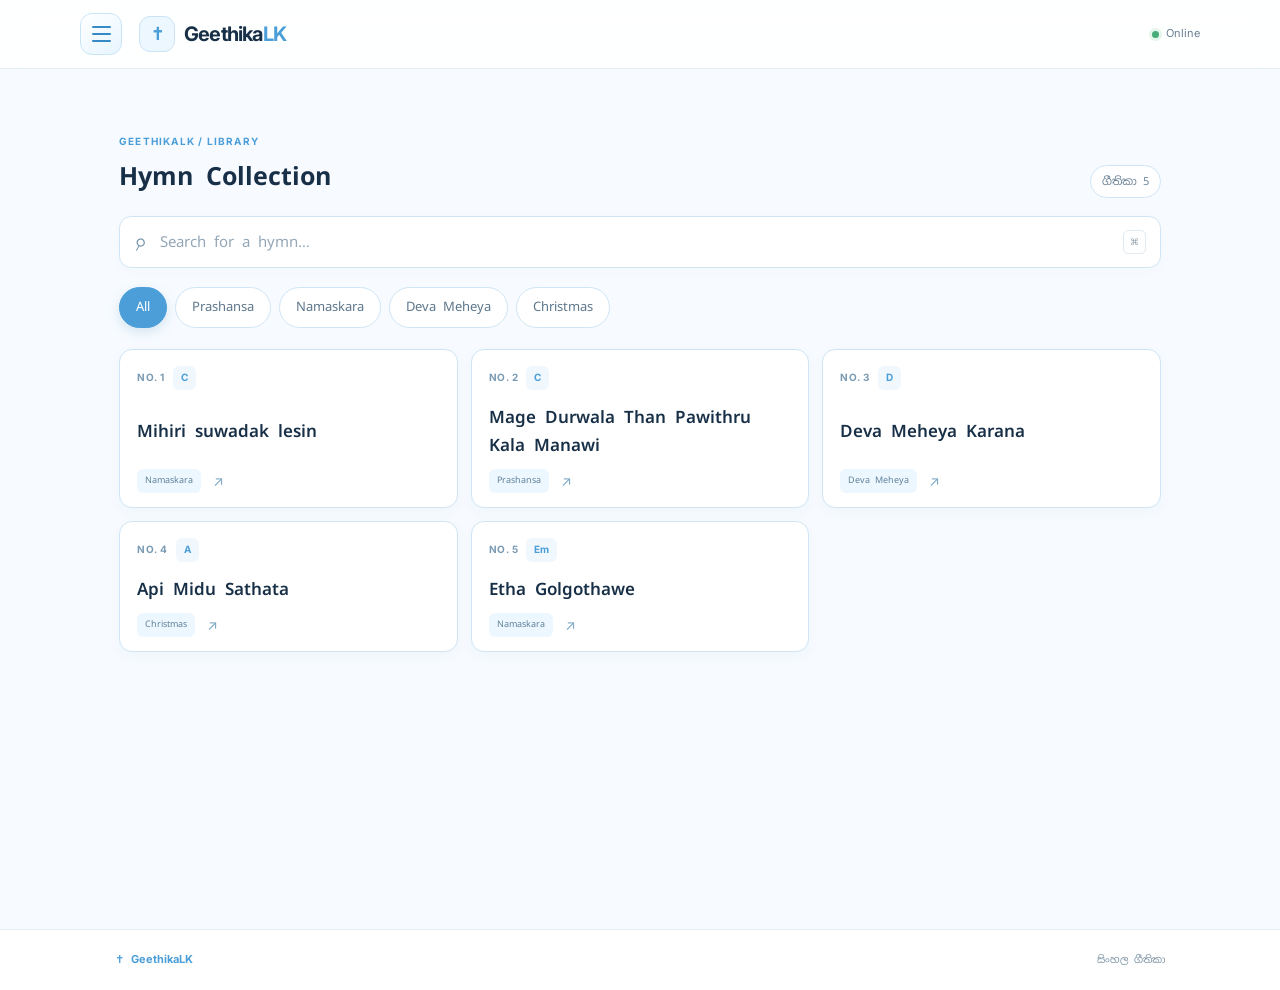
==== index.html @ c2ed0027 "Correct lyrics content div structure Fixed the structure of the lyrics content div in index.html." ====
<!doctype html>
<html lang="si">
<head>
  <meta charset="utf-8">
  <meta name="viewport" content="width=device-width, initial-scale=1">
  <meta name="theme-color" content="#b9e2ff">
  <meta name="description" content="GeethikaLK — සිංහල ගීතිකා, Chords, ප්‍රියතම ගීතිකා සහ Offline පහසුකම්.">
  <title>GeethikaLK — සිංහල ගීතිකා</title>

  <link rel="icon" href="./icon.svg" type="image/svg+xml">
  <link rel="manifest" href="./manifest.json">

  <link rel="preconnect" href="https://fonts.googleapis.com">
  <link rel="preconnect" href="https://fonts.gstatic.com" crossorigin>
  <link href="https://fonts.googleapis.com/css2?family=Noto+Sans+Sinhala:wght@400;500;600;700&family=Inter:wght@400;500;600;700&display=swap" rel="stylesheet">

  <link rel="stylesheet" href="./styles.css">
</head>

<body class="app-page">

  <!-- HEADER -->
  <header class="site-header">
    <div class="header-inner">

      <button
        class="menu-toggle"
        id="menu-toggle"
        type="button"
        aria-label="Open navigation menu"
        aria-controls="app-sidebar"
        aria-expanded="false"
      >
        <span></span>
        <span></span>
        <span></span>
      </button>

      <a class="brand" href="./" aria-label="GeethikaLK home">
        <span class="brand-cross" aria-hidden="true">✝</span>
        <span>Geethika<span class="brand-lk">LK</span></span>
      </a>

      <div class="header-actions">
        <span class="offline-status" id="offline-status">
          <i></i>
          <span>Online</span>
        </span>

      </div>

    </div>
  </header>

  <!-- SIDEBAR OVERLAY -->
  <div
    class="sidebar-overlay"
    id="sidebar-overlay"
    hidden
  ></div>

  <!-- SIDEBAR -->
  <aside
    class="app-sidebar"
    id="app-sidebar"
    aria-label="Main navigation"
    aria-hidden="true"
    inert
  >

    <div class="sidebar-header">

      <a class="sidebar-brand" href="./">
        <span class="sidebar-brand-icon" aria-hidden="true">✝</span>

        <span>
          <strong>GeethikaLK</strong>
          <small>සිංහල ගීතිකා</small>
        </span>
      </a>

      <button
        class="sidebar-close"
        id="sidebar-close"
        type="button"
        aria-label="Close navigation menu"
      >
        ✕
      </button>

    </div>

 
      <p class="sidebar-label">LIBRARY</p>

      <button
        class="sidebar-item active"
        type="button"
        data-menu-action="all-hymns"
      >
        <span class="sidebar-item-icon" aria-hidden="true">⌂</span>
        <span>All Hymns</span>
        <span class="sidebar-item-arrow" aria-hidden="true">›</span>
      </button>

      <button
        class="sidebar-item"
        type="button"
        data-menu-action="favourites"
      >
        <span class="sidebar-item-icon" aria-hidden="true">♡</span>
        <span>My Favourite Hymns</span>
        <span class="sidebar-item-arrow" aria-hidden="true">›</span>
      </button>

      <p class="sidebar-label">PERSONALIZE</p>

      <button
        class="sidebar-item"
        type="button"
        data-menu-action="settings"
      >
        <span class="sidebar-item-icon" aria-hidden="true">⚙</span>
        <span>Settings</span>
        <span class="sidebar-item-arrow" aria-hidden="true">›</span>
      </button>

      <button
        class="sidebar-item"
        type="button"
        data-menu-action="about"
      >
        <span class="sidebar-item-icon" aria-hidden="true">ⓘ</span>
        <span>About Us</span>
        <span class="sidebar-item-arrow" aria-hidden="true">›</span>
      </button>

      <p class="sidebar-label">GET IN TOUCH</p>

      <a
        class="sidebar-item"
        href="mailto:emalkumarasiri2006@gmail.com"
      >
        <span class="sidebar-item-icon" aria-hidden="true">✉</span>
        <span>Email Us</span>
        <span class="sidebar-item-arrow" aria-hidden="true">↗</span>
      </a>

      <a
        class="sidebar-item"
        href="https://wa.me/94781017643"
        target="_blank"
        rel="noopener noreferrer"
      >
        <span class="sidebar-item-icon" aria-hidden="true">☏</span>
        <span>Contact Us</span>
        <span class="sidebar-item-arrow" aria-hidden="true">↗</span>
      </a>

    </nav>

    <div class="sidebar-footer">
      <span class="sidebar-footer-cross" aria-hidden="true">✝</span>
      <p>GeethikaLK</p>
      <small>සිංහල ගීතිකා</small>
      <small class="sidebar-version">Founder & Developer - Emal Kumarasiri</small>
    </div>

  </aside>

  <!-- SETTINGS DIALOG -->
  <dialog class="app-dialog" id="settings-dialog">

    <div class="dialog-header">
      <div>
        <span class="dialog-eyebrow">PERSONALIZE</span>
        <h2 id="settings-title">⚙️ Settings</h2>
      </div>

      <button
        class="dialog-close"
        type="button"
        data-close-dialog
        aria-label="Close settings"
      >✕</button>
    </div>

    <div class="dialog-content">

      <div class="settings-option">
        <div class="settings-option-text">
          <strong>Dark Mode</strong>
          
        </div>

        <label class="switch-control">
          <input type="checkbox" id="dark-mode-toggle">
          <span class="switch-slider"></span>
        </label>
      </div>

      <div class="settings-option">
        <div class="settings-option-text">
          <strong>Lyrics Font Size</strong>
          
        </div>

        <div class="font-size-controls">
          <button
            type="button"
            id="settings-font-down"
            aria-label="Decrease lyrics font size"
          >A−</button>

          <button
            type="button"
            id="settings-font-up"
            aria-label="Increase lyrics font size"
          >A+</button>
        </div>
      </div>

    </div>

    <div class="dialog-actions">
      <button class="dialog-primary" type="button" data-close-dialog>
        Done
      </button>
    </div>

  </dialog>

  <!-- ABOUT DIALOG -->
  <dialog class="app-dialog about-dialog" id="about-dialog">

    <div class="dialog-header">
      <div>
        <span class="dialog-eyebrow">ABOUT THE APP</span>
        <h2 id="about-title">About GeethikaLK</h2>
      </div>

      <button
        class="dialog-close"
        type="button"
        data-close-dialog
        aria-label="Close about"
      >✕</button>
    </div>

    <div class="about-content">

      <div class="about-app-icon" aria-hidden="true">✝</div>

      <h3>GeethikaLK</h3>
      <p class="about-description">
        GeethikaLK is a simple, fast and offline-ready app for Sri Lankan Christian Geethika. Search by number or title, view chords above lyrics, and instantly transpose keys to match your worship team. Built for worship, not for ads.
      </p>

      <div class="about-divider"></div>

      <div class="about-detail">
        <span>Developer</span>
        <strong>Emal kumarasiri</strong>
      </div>

      <div class="about-detail">
        <span>Email</span>
        <a href="mailto:emalkumarasiri2006@gmail.com">
          emalkumarasiri2006@gmail.com
        </a>
      </div>

      <div class="about-detail">
        <span>App</span>
        <strong>©GeethikaLK</strong>
      </div>

    </div>

    <div class="dialog-actions">
      <button class="dialog-primary" type="button" data-close-dialog>
        Close
      </button>
    </div>

  </dialog>

  <!-- MAIN CONTENT -->
  <main class="app-shell">

    <!-- HOME VIEW -->
    <section
      class="home-view"
      id="home-view"
      aria-labelledby="home-title"
    >

      <div class="catalog-section">

        <div class="catalog-top">
          <div>
            <p class="section-kicker">GEETHIKALK / LIBRARY</p>
            <h2 id="catalog-title">Hymn Collection</h2>
          </div>

          <span class="song-count" id="song-count">0 Hymns</span>
        </div>

        <label class="search-wrap" for="song-search">
          <span class="search-icon" aria-hidden="true">⌕</span>

          <input
            id="song-search"
            type="search"
            placeholder="Search for a hymn…"
            autocomplete="off"
          >

          <kbd>⌘</kbd>
        </label>

        <div
          class="category-bar"
          id="category-bar"
          role="group"
          aria-label="Hymn Category"
        ></div>

        <div
          class="song-grid"
          id="song-grid"
          aria-live="polite"
        ></div>

        <div class="empty-state" id="empty-state" hidden>
          <span aria-hidden="true">✝</span>
          <h3>No Hymns Found</h3>
          <p>Try searching again with a different word or category.</p>
        </div>

      </div>

    </section>

    <!-- INDIVIDUAL SONG VIEW -->
    <section
      class="song-view"
      id="song-view"
      aria-labelledby="song-title"
      hidden
    >

      <button class="back-button" id="back-button" type="button">
        <span aria-hidden="true">←</span>
        Hymn Collection
      </button>

      <div class="song-heading">

        <div>
          <div class="song-meta-line">
            <span class="song-number" id="view-number"></span>
            <span class="meta-separator">/</span>
            <span class="song-category" id="view-category"></span>
          </div>

          <h1 id="song-title"></h1>
          <p class="original-key" id="original-key"></p>
        </div>

        <span class="song-cross" aria-hidden="true">✝</span>

      </div>

      <div class="song-toolbar" role="toolbar" aria-label="Hymn Controls">

        <div class="tool-group transpose-group">
          <span class="tool-caption">Key</span>

          <button
            class="tool-button"
            id="transpose-down"
            type="button"
            aria-label="Key අඩු කරන්න"
          >−</button>

          <span class="current-key" id="current-key">Key: G</span>

          <button
            class="tool-button"
            id="transpose-up"
            type="button"
            aria-label="Key වැඩි කරන්න"
          >+</button>
        </div>

        <div class="tool-group font-group">
          <span class="tool-caption">Font Size</span>

          <button
            class="tool-button"
            id="font-down"
            type="button"
            aria-label="Font Size කුඩා කරන්න"
          >A−</button>

          <button
            class="tool-button"
            id="font-up"
            type="button"
            aria-label="Font Size විශාල කරන්න"
          >A+</button>
        </div>

        <button
          class="tool-button scroll-button"
          id="autoscroll-button"
          type="button"
          aria-pressed="false"
        >
          <span aria-hidden="true">▶</span>
          <span>AutoScroll</span>
        </button>

        <button
          class="tool-button favourite-button"
          id="favourite-button"
          type="button"
          aria-pressed="false"
          aria-label="Mark as Favourite"
        >
          <span aria-hidden="true">☆</span>
          <span class="favourite-label">Favourite</span>
        </button>

      </div>


      <article class="lyrics-card">

        <div class="lyrics-topline">
          <span>Lyrics and Chords</span>
          <span class="lyrics-hint">Chords are shown in blue</span>
        </div>

        <div
          class="lyrics-content"
          id="lyrics-content"
          aria-live="polite"
        ></div>

      </article>

      <div class="song-bottom-note">
        <span class="note-cross" aria-hidden="true">✝</span>
        <span>Let Us Worship Through Music</span>
        <span class="note-rule"></span>
      </div>

    </section>

  </main>

  <!-- FOOTER -->
  <footer class="site-footer">

    <div class="footer-inner">

      <span class="footer-mark">
        <span aria-hidden="true">✝</span>
        GeethikaLK
      </span>

      <span>සිංහල ගීතිකා</span>

     

    </div>

  </footer>

  <script src="./app.js" defer></script>

</body>
</html>
---- styles.css ----
@import url('https://fonts.googleapis.com/css2?family=Noto+Sans+Sinhala:wght@400;500;600;700&family=Inter:wght@400;500;600;700&display=swap');

:root {
color-scheme: light;
--ink: #183047;
--muted: #687f93;
--blue: #78bdf0;
--blue-deep: #4b9ed8;
--blue-soft: #dff1ff;
--blue-pale: #edf7ff;
--line: #cfe5f5;
--white: #fff;
--orange: #e98535;
--green: #2b8a69;
--shadow: 0 14px 40px rgba(43, 91, 128, .08);
--sans: 'Inter', 'Noto Sans Sinhala', system-ui, sans-serif;
--si: 'Noto Sans Sinhala', 'Iskoola Pota', 'Nirmala UI', sans-serif;
}

{ box-sizing: border-box; }
[hidden] { display: none !important; }
html { scroll-behavior: smooth; }
body { margin: 0; color: var(--ink); background: #f7fbff; font-family: var(--si); font-size: 16px; line-height: 1.75; -webkit-font-smoothing: antialiased; }
button, input, select, textarea { font: inherit; }
button, a { -webkit-tap-highlight-color: transparent; }
a { color: inherit; text-decoration: none; }
button { color: inherit; }
::selection { background: #c7e6fb; color: #17344d; }
.skip-link { position: fixed; z-index: 100; top: -60px; left: 12px; padding: 9px 14px; border-radius: 8px; background: var(--blue-deep); color: white; }
.skip-link:focus { top: 12px; }
.site-header { position: sticky; z-index: 20; top: 0; border-bottom: 1px solid rgba(219,232,242,.8); background: rgba(255,255,255,.88); backdrop-filter: blur(15px); }
.header-inner { width: min(1120px,calc(100% - 40px)); min-height: 68px; margin: auto; display: flex; align-items: center; justify-content: space-between; }
.brand { display: inline-flex; align-items: center; gap: 9px; color: var(--ink); font-family: var(--sans); font-size: 20px; font-weight: 700; letter-spacing: -.04em; }
.brand-cross { display: grid; width: 34px; height: 34px; place-items: center; border: 1px solid #cae3f4; border-radius: 11px; background: var(--blue-pale); color: var(--blue-deep); font-family: var(--si); font-size: 18px; }
.brand-lk { color: var(--blue-deep); }
.header-actions { display: flex; align-items: center; gap: 20px; }
.offline-status { display: inline-flex; align-items: center; gap: 7px; color: var(--muted); font-family: var(--sans); font-size: 11px; }
.offline-status i { width: 7px; height: 7px; border-radius: 50%; background: #47aa7a; box-shadow: 0 0 0 3px #e4f5eb; }
.offline-status.is-offline i { background: #dc944a; box-shadow: 0 0 0 3px #fff0dd; }
.admin-link { padding: 8px 12px; border: 1px solid var(--line); border-radius: 9px; color: var(--blue-deep); font-size: 12px; font-weight: 600; }
.admin-link span { margin-left: 5px; font-family: var(--sans); }
.admin-link:hover { border-color: #a8d2ef; background: var(--blue-pale); }
.app-shell { width: min(1050px,calc(100% - 40px)); min-height: calc(100vh - 140px); margin: 30px auto 70px; }
.hero-banner { position: relative; display: flex; min-height: 205px; align-items: center; justify-content: space-between; overflow: hidden; padding: 32px 46px; border: 1px solid #d7eaf8; border-radius: 22px; background: linear-gradient(110deg,#eaf6ff 0%,#f4faff 55%,#e4f2fb 100%); box-shadow: 0 8px 28px rgba(64,124,166,.06); }
.hero-copy { position: relative; z-index: 2; }
.eyebrow,.section-kicker { margin: 0; color: var(--blue-deep); font-family: var(--sans); font-size: 10px; font-weight: 700; letter-spacing: .12em; }
.eyebrow { display: flex; align-items: center; gap: 8px; font-family: var(--si); font-size: 11px; letter-spacing: 0; }
.eyebrow-cross { font-size: 18px; }
.hero-banner h1 { margin: 12px 0 4px; font-size: clamp(28px,4.3vw,38px); font-weight: 700; letter-spacing: -.04em; line-height: 1.45; }
.hero-dot { color: var(--blue-deep); }
.hero-subtitle { margin: 4px 0 0; color: var(--muted); font-size: 15px; }
.hero-emblem { position: relative; display: grid; width: 160px; height: 160px; flex: 0 0 auto; place-items: center; margin-right: 52px; border-radius: 50%; background: rgba(255,255,255,.45); }
.emblem-ring { position: absolute; inset: 12px; border: 1px solid rgba(73,145,193,.2); border-radius: 50%; }
.ring-two { inset: 25px; border-style: dashed; border-color: rgba(73,145,193,.23); }
.emblem-cross { color: var(--blue-deep); font-size: 60px; line-height: 1; text-shadow: 0 5px 18px rgba(57,126,174,.16); }
.emblem-rays { position: absolute; right: 13px; bottom: 19px; color: #e4a46c; font-size: 24px; }
.catalog-section { padding: 34px 4px 0; }
.catalog-top { display: flex; align-items: end; justify-content: space-between; gap: 15px; margin-bottom: 18px; }
.catalog-top h2 { margin: 4px 0 0; font-size: 25px; font-weight: 700; }
.song-count { padding: 6px 11px; border: 1px solid var(--line); border-radius: 30px; background: white; color: var(--muted); font-size: 11px; }
.search-wrap { display: flex; min-height: 50px; align-items: center; gap: 11px; padding: 0 14px; border: 1px solid var(--line); border-radius: 12px; background: white; box-shadow: 0 3px 12px rgba(43,91,128,.025); }
.search-wrap:focus-within { border-color: #83bde5; box-shadow: 0 0 0 3px rgba(93,165,218,.13); }
.search-icon { color: #7492a8; font-family: var(--sans); font-size: 24px; line-height: 1; transform: rotate(-15deg); }
.search-wrap input { width: 100%; min-width: 0; border: 0; outline: 0; background: transparent; color: var(--ink); font-size: 15px; }
.search-wrap input::placeholder { color: #94a7b7; }
.search-wrap kbd { padding: 3px 6px; border: 1px solid #e1eaf1; border-radius: 5px; color: #91a3b0; font-family: var(--sans); font-size: 9px; white-space: nowrap; }
.category-bar { display: flex; flex-wrap: wrap; gap: 8px; margin: 19px 0 21px; }
.category-button { min-height: 40px; padding: 8px 16px; border: 1px solid var(--line); border-radius: 30px; background: white; color: #5e778c; cursor: pointer; font-size: 13px; transition: color .18s,background .18s,border-color .18s,transform .18s; }
.category-button:hover { transform: translateY(-1px); border-color: #a6cfe9; color: var(--blue-deep); }
.category-button[aria-pressed="true"] { border-color: var(--blue-deep); background: var(--blue-deep); color: white; box-shadow: 0 4px 12px rgba(57,126,174,.18); }
.song-grid { display: grid; grid-template-columns: repeat(3,minmax(0,1fr)); gap: 13px; }
.song-card { position: relative; display: flex; min-height: 128px; flex-direction: column; justify-content: space-between; padding: 16px 17px 14px; border: 1px solid var(--line); border-radius: 13px; background: white; box-shadow: 0 4px 14px rgba(33,82,117,.035); cursor: pointer; text-align: left; transition: transform .2s,border-color .2s,box-shadow .2s; }
.song-card:hover,.song-card:focus-visible { transform: translateY(-3px); border-color: #a8d3ef; box-shadow: var(--shadow); outline: 0; }
.card-top { display: flex; align-items: center; justify-content: space-between; gap: 8px; }
.card-number { color: #7a9bb4; font-family: var(--sans); font-size: 10px; font-weight: 700; letter-spacing: .05em; }
.card-key { padding: 3px 8px; border-radius: 6px; background: #f0f7fd; color: var(--blue-deep); font-family: var(--sans); font-size: 10px; font-weight: 700; }
.card-title { margin: 13px 0 10px; color: var(--ink); font-size: 17px; font-weight: 600; line-height: 1.65; }
.card-bottom { display: flex; align-items: center; justify-content: space-between; gap: 6px; }
.category-tag { display: inline-flex; align-items: center; gap: 5px; padding: 4px 8px; border-radius: 6px; background: var(--blue-pale); color: #60829a; font-size: 9px; }
.card-arrow { color: #7da9c5; font-family: var(--sans); font-size: 14px; }
.card-favourite { color: #e4a34f; font-size: 13px; }
.empty-state { padding: 50px 15px; border: 1px dashed #cbddea; border-radius: 14px; background: white; text-align: center; }
.empty-state > span { color: var(--blue); font-size: 30px; }.empty-state h3 { margin: 8px 0 4px; font-size: 16px; }.empty-state p { margin: 0; color: var(--muted); font-size: 12px; }


.song-view { max-width: 830px; margin: 0 auto; }
.back-button { display: inline-flex; align-items: center; gap: 8px; margin: 8px 0 24px; padding: 6px 0; border: 0; background: none; color: var(--blue-deep); cursor: pointer; font-size: 12px; font-weight: 600; }
.back-button span { font-family: var(--sans); font-size: 17px; }
.song-heading { display: flex; align-items: center; justify-content: space-between; gap: 20px; padding: 25px 27px; border: 1px solid #d8eaf7; border-radius: 16px 16px 0 0; background: linear-gradient(110deg,#eef8ff,#f8fcff); }
.song-meta-line { display: flex; align-items: center; gap: 8px; color: var(--blue-deep); font-size: 10px; font-weight: 600; }.song-number { font-family: var(--sans); font-weight: 700; }.meta-separator { color: #99b7cc; }.song-category { color: #718da1; }
.song-heading h1 { margin: 7px 0 2px; font-size: clamp(25px,4vw,34px); font-weight: 700; line-height: 1.5; }.original-key { margin: 2px 0 0; color: var(--muted); font-family: var(--sans); font-size: 11px; }.song-cross { display: grid; width: 44px; height: 44px; flex: 0 0 auto; place-items: center; border-radius: 13px; background: white; color: var(--blue-deep); box-shadow: 0 3px 12px rgba(40,103,149,.1); font-size: 24px; }
.song-toolbar { display: flex; flex-wrap: wrap; align-items: center; gap: 9px; padding: 13px 17px; border: 1px solid var(--line); border-top: 0; background: white; }
.tool-group { display: flex; align-items: center; gap: 6px; padding-right: 12px; border-right: 1px solid #e7eef4; }.tool-caption { margin-right: 3px; color: #7a91a3; font-size: 10px; }.tool-button { display: inline-flex; min-width: 34px; min-height: 34px; align-items: center; justify-content: center; gap: 6px; padding: 4px 9px; border: 1px solid #dce8f1; border-radius: 8px; background: #fbfdff; color: #44667e; cursor: pointer; font-family: var(--sans); font-size: 11px; font-weight: 600; transition: background .18s,border-color .18s,color .18s; }.tool-button:hover { border-color: #a8d3ef; background: var(--blue-pale); color: var(--blue-deep); }.tool-button:focus-visible,.category-button:focus-visible,.back-button:focus-visible { outline: 3px solid rgba(93,165,218,.32); outline-offset: 2px; }.current-key { min-width: 58px; color: var(--ink); font-family: var(--sans); font-size: 11px; font-weight: 700; text-align: center; }.scroll-button[aria-pressed="true"] { border-color: #b7d7ec; background: var(--blue-soft); color: var(--blue-deep); }.favourite-button { margin-left: auto; }.favourite-button[aria-pressed="true"] { border-color: #f2d7a5; background: #fff8ea; color: #bc7b23; }.favourite-button[aria-pressed="true"] span:first-child { color: #e99e2f; }
.sample-notice { margin-top: 14px; padding: 10px 13px; border: 1px solid #f3e1c1; border-radius: 9px; background: #fffaf0; color: #806639; font-size: 10px; line-height: 1.7; }.sample-notice span { margin-right: 5px; font-family: var(--sans); }
.lyrics-card { min-height: 300px; padding: 22px 27px 28px; border: 1px solid var(--line); border-top: 0; border-radius: 0 0 16px 16px; background: white; box-shadow: 0 9px 28px rgba(43,91,128,.04); }.lyrics-topline { display: flex; align-items: center; justify-content: space-between; gap: 10px; padding-bottom: 14px; border-bottom: 1px solid #edf2f6; color: var(--ink); font-size: 12px; font-weight: 600; }.lyrics-hint { color: #9aaab6; font-size: 9px; font-weight: 400; }.lyrics-content { --lyrics-font-size: 26px; padding-top: 23px; overflow-x: auto; color: #304b61; font-size: var(--lyrics-font-size); line-height: 2.35; }.lyric-line { min-height: 1.7em; white-space: pre-wrap; }.lyric-unit { display: inline-flex; flex-direction: column; justify-content: flex-end; vertical-align: bottom; line-height: 1.3; white-space: pre-wrap; }.chord-label { min-height: 1em; color: var(--orange); font-family: var(--sans); font-size: .52em; font-weight: 700; line-height: 1.4; }.lyric-text { white-space: pre-wrap; }.song-bottom-note { display: flex; align-items: center; gap: 9px; margin-top: 22px; color: #8194a3; font-size: 10px; }.note-cross { color: var(--blue); font-size: 17px; }.note-rule { width: 35px; height: 1px; margin-left: auto; background: #c8dce9; }

.site-footer { border-top: 1px solid #e2edf5; background: white; }.footer-inner { display: flex; width: min(1050px,calc(100% - 40px)); min-height: 60px; align-items: center; justify-content: space-between; gap: 15px; margin: auto; color: #7b91a2; font-size: 10px; }.footer-mark { color: var(--blue-deep); font-family: var(--sans); font-size: 11px; font-weight: 700; }.footer-mark span { margin-right: 4px; }.footer-inner > a { color: #6488a2; }

/* Admin panel */
.admin-page { min-height: 100vh; background: #f4f8fc; }
.admin-shell { width: min(1240px,calc(100% - 40px)); margin: 26px auto 60px; }
.admin-top { display: flex; align-items: center; justify-content: space-between; gap: 20px; margin-bottom: 20px; }.admin-top h1 { margin: 8px 0 2px; font-size: 25px; line-height: 1.45; }.admin-top p { margin: 0; color: var(--muted); font-size: 12px; }.admin-top .admin-link { background: white; }
.login-wrap { display: grid; min-height: calc(100vh - 160px); place-items: center; }.login-card { width: min(440px,100%); padding: 30px; border: 1px solid var(--line); border-radius: 18px; background: white; box-shadow: var(--shadow); }.login-icon { display: grid; width: 50px; height: 50px; place-items: center; border-radius: 14px; background: var(--blue-soft); color: var(--blue-deep); font-size: 28px; }.login-card h1 { margin: 16px 0 5px; font-size: 22px; }.login-card > p { margin: 0 0 22px; color: var(--muted); font-size: 12px; }.login-error { min-height: 22px; margin-top: 8px; color: #ba5148; font-size: 11px; }.security-note { margin-top: 13px; padding: 10px 12px; border-radius: 8px; background: #fff8e9; color: #7c6740; font-size: 10px; line-height: 1.7; }
.field { display: grid; gap: 6px; margin-bottom: 13px; }.field label { color: #4b6578; font-size: 11px; font-weight: 600; }.field input,.field select,.field textarea { width: 100%; border: 1px solid #d9e5ee; border-radius: 8px; outline: none; background: #fff; color: var(--ink); font-size: 12px; }.field input,.field select { min-height: 40px; padding: 8px 11px; }.field textarea { min-height: 200px; padding: 12px; resize: vertical; font-family: var(--si); line-height: 1.9; }.field textarea.code-input { font-family: var(--sans); font-size: 13px; }.field input:focus,.field select:focus,.field textarea:focus { border-color: #80b7db; box-shadow: 0 0 0 3px rgba(93,165,218,.13); }.field-help { color: #8396a5; font-size: 9px; }.inline-fields { display: grid; grid-template-columns: .7fr 1.3fr; gap: 12px; }.inline-fields.second-row { grid-template-columns: 1fr 1fr; }
.btn { display: inline-flex; min-height: 39px; align-items: center; justify-content: center; gap: 8px; padding: 7px 13px; border: 1px solid transparent; border-radius: 8px; cursor: pointer; font-size: 11px; font-weight: 600; transition: background .18s,border-color .18s,transform .18s; }.btn:hover { transform: translateY(-1px); }.btn-primary { background: var(--blue-deep); color: white; }.btn-primary:hover { background: #286b9b; }.btn-secondary { border-color: var(--line); background: white; color: #526d82; }.btn-secondary:hover { border-color: #a8cbe3; background: var(--blue-pale); }.btn-danger { border-color: #f1d7d5; background: #fffafa; color: #ba5148; }.btn-soft { border-color: #d8eaf7; background: var(--blue-pale); color: var(--blue-deep); }
.admin-warning { margin-bottom: 17px; padding: 11px 14px; border: 1px solid #f1e0ba; border-radius: 9px; background: #fffaf0; color: #78643d; font-size: 10px; line-height: 1.7; }.admin-layout { display: grid; grid-template-columns: minmax(0,1.03fr) minmax(340px,.97fr); align-items: start; gap: 17px; }.panel { padding: 20px; border: 1px solid var(--line); border-radius: 14px; background: white; box-shadow: 0 5px 18px rgba(43,91,128,.035); }.panel-heading { display: flex; align-items: center; justify-content: space-between; gap: 12px; margin-bottom: 16px; }.panel-heading h2 { margin: 0; font-size: 15px; }.panel-heading p { margin: 3px 0 0; color: var(--muted); font-size: 10px; }.form-actions { display: flex; flex-wrap: wrap; gap: 8px; margin: 7px 0 0; }.admin-right { display: grid; gap: 15px; }.preview-song { min-height: 190px; padding: 16px; border: 1px solid #dbe8f2; border-radius: 11px; background: linear-gradient(160deg,#f6fbff,#fff); }.preview-meta { display: flex; gap: 7px; color: var(--blue-deep); font-size: 9px; }.preview-song h3 { margin: 6px 0 3px; font-size: 18px; }.preview-key { color: var(--muted); font-family: var(--sans); font-size: 10px; }.preview-lyrics { margin-top: 14px; padding-top: 12px; border-top: 1px solid #e3edf5; color: #304b61; font-size: 19px; line-height: 2.2; }.preview-lyrics .lyric-line { min-height: 1.6em; }.preview-lyrics .chord-label { font-size: 9px; }.preview-placeholder { color: #98a9b6; font-size: 12px; }
.song-admin-list { display: grid; gap: 7px; }.admin-song-row { display: flex; align-items: center; justify-content: space-between; gap: 10px; padding: 10px 11px; border: 1px solid #e7eef4; border-radius: 9px; }.admin-song-main { min-width: 0; }.admin-song-main strong { display: block; overflow: hidden; color: var(--ink); font-size: 11px; text-overflow: ellipsis; white-space: nowrap; }.admin-song-main span { display: block; color: #7a91a3; font-size: 9px; }.admin-song-actions { display: flex; flex: 0 0 auto; gap: 5px; }.admin-song-actions .btn { min-height: 30px; padding: 4px 8px; font-size: 9px; }.json-output { min-height: 180px !important; font-family: ui-monospace,SFMono-Regular,Consolas,monospace !important; font-size: 10px !important; line-height: 1.55 !important; }.json-instruction { margin: 8px 0 0; color: #536f84; font-size: 10px; font-weight: 600; }.json-actions { display: flex; flex-wrap: wrap; gap: 8px; margin-top: 10px; }.import-input { display: none; }.admin-status { min-height: 20px; margin-top: 8px; color: var(--green); font-size: 10px; }
@media (max-width: 850px) { .song-grid { grid-template-columns: repeat(2,minmax(0,1fr)); }.admin-layout { grid-template-columns: 1fr; }.admin-right { grid-template-columns: 1fr 1fr; align-items: start; }.json-panel { grid-column: 1/-1; } }
@media (max-width: 600px) { .header-inner { width: calc(100% - 28px); min-height: 60px; }.brand { font-size: 18px; }.brand-cross { width: 30px; height: 30px; font-size: 16px; }.header-actions { gap: 9px; }.offline-status { font-size: 9px; }.admin-link { padding: 6px 9px; font-size: 10px; }.app-shell { width: calc(100% - 28px); margin-top: 17px; }.hero-banner { min-height: 170px; padding: 23px 20px; border-radius: 17px; }.hero-banner h1 { font-size: 25px; }.hero-subtitle { max-width: 220px; font-size: 13px; }.hero-emblem { position: absolute; right: -21px; bottom: -24px; width: 120px; height: 120px; margin: 0; opacity: .58; }.emblem-cross { font-size: 45px; }.catalog-section { padding: 27px 0 0; }.catalog-top h2 { font-size: 21px; }.song-grid { grid-template-columns: 1fr; gap: 9px; }.song-card { min-height: 112px; padding: 13px 14px; }.card-title { margin: 7px 0 5px; font-size: 16px; }.category-bar { flex-wrap: nowrap; overflow-x: auto; padding: 2px 1px 5px; scrollbar-width: thin; }.category-button { flex: 0 0 auto; padding-inline: 12px; }.song-heading { padding: 18px 16px; }.song-heading h1 { font-size: 22px; }.song-toolbar { gap: 7px; padding: 10px; }.tool-group { gap: 4px; padding-right: 7px; }.tool-caption { font-size: 9px; }.tool-button { min-width: 31px; min-height: 32px; padding-inline: 7px; font-size: 10px; }.current-key { min-width: 50px; font-size: 10px; }.scroll-button { order: 3; }.favourite-button { margin-left: auto; }.favourite-label { display: none; }.lyrics-card { padding: 17px 15px 22px; }.lyrics-content { --lyrics-font-size: 22px; }.lyrics-hint { font-size: 8px; }.footer-inner { width: calc(100% - 28px); flex-wrap: wrap; justify-content: center; gap: 4px 12px; padding-block: 12px; text-align: center; }.admin-shell { width: calc(100% - 28px); margin-top: 17px; }.admin-top { align-items: start; }.admin-top h1 { font-size: 20px; }.admin-right { grid-template-columns: 1fr; }.json-panel { grid-column: auto; }.panel { padding: 15px; }.inline-fields { gap: 8px; }.admin-song-row { align-items: flex-start; }.admin-song-actions { flex-wrap: wrap; justify-content: end; }.login-card { padding: 23px; }.admin-warning { font-size: 9px; } }
@media (max-width: 380px) { .offline-status { display: none; }.song-toolbar { justify-content: flex-start; }.transpose-group { border-right: 0; }.tool-caption { display: none; }.category-button { font-size: 10px; }.hero-banner { padding-inline: 16px; }.hero-banner h1 { max-width: 240px; font-size: 21px; } }
@media (prefers-reduced-motion: reduce) { ,::before,::after { scroll-behavior: auto !important; transition-duration: .01ms !important; animation-duration: .01ms !important; animation-iteration-count: 1 !important; } }

/* Blue chords — larger and easier to read */
.lyrics-content .chord-label {
color: #1976d2 !important;
font-size: 0.85em !important;
font-weight: 800 !important;
line-height: 1.45;
}

/* Blue chords in the Admin preview */
.preview-lyrics .chord-label {
color: #1976d2 !important;
font-size: 12px !important;
font-weight: 800 !important;
}
/* =========================================
   GEETHIKALK SIDEBAR
========================================= */

.menu-toggle {
  display: inline-flex;
  width: 42px;
  height: 42px;
  flex: 0 0 auto;
  flex-direction: column;
  align-items: center;
  justify-content: center;
  gap: 5px;
  border: 1px solid #c9e5f8;
  border-radius: 12px;
  background: linear-gradient(145deg, #ffffff, #e7f5ff);
  cursor: pointer;
  transition: .2s ease;
}

.menu-toggle:hover {
  border-color: #78bdf0;
  background: #dff1ff;
}

.menu-toggle span {
  display: block;
  width: 19px;
  height: 2px;
  border-radius: 3px;
  background: #368ac5;
}

.header-inner {
  justify-content: flex-start;
  gap: 17px;
}

.brand {
  margin-right: auto;
}

.header-actions {
  flex: 0 0 auto;
}

/* Sidebar overlay */

.sidebar-overlay {
  position: fixed;
  z-index: 1000;
  inset: 0;
  background: rgba(17, 43, 66, .38);
  backdrop-filter: blur(3px);
  opacity: 0;
  animation: sidebarFadeIn .22s ease forwards;
}

@keyframes sidebarFadeIn {
  to {
    opacity: 1;
  }
}

/* Sidebar panel */

.app-sidebar {
  position: fixed;
  z-index: 1001;
  top: 0;
  bottom: 0;
  left: 0;
  display: flex;
  width: min(330px, 88vw);
  flex-direction: column;
  overflow-y: auto;
  padding: 20px 16px 15px;
  border-right: 1px solid #b8dcf4;
  background:
    radial-gradient(
      circle at 5% 0%,
      rgba(255, 255, 255, .95),
      transparent 38%
    ),
    linear-gradient(
      160deg,
      #dff2ff 0%,
      #c7e7ff 48%,
      #a8d8fa 100%
    );
  box-shadow: 15px 0 45px rgba(29, 87, 128, .16);
  transform: translateX(-105%);
  visibility: hidden;
  transition:
    transform .28s ease,
    visibility .28s ease;
}

.app-sidebar.is-open {
  transform: translateX(0);
  visibility: visible;
}

body.sidebar-open {
  overflow: hidden;
}

.sidebar-header {
  display: flex;
  align-items: center;
  justify-content: space-between;
  gap: 10px;
  padding: 0 2px 18px;
  border-bottom: 1px solid rgba(75, 158, 216, .2);
}

.sidebar-brand {
  display: inline-flex;
  min-width: 0;
  align-items: center;
  gap: 11px;
}

.sidebar-brand-icon {
  display: grid;
  width: 45px;
  height: 45px;
  flex: 0 0 auto;
  place-items: center;
  border: 1px solid rgba(75, 158, 216, .24);
  border-radius: 14px;
  background: rgba(255, 255, 255, .85);
  color: #348ac6;
  font-size: 25px;
  box-shadow: 0 4px 12px rgba(57, 126, 174, .08);
}

.sidebar-brand strong,
.sidebar-brand small {
  display: block;
}

.sidebar-brand strong {
  color: #183b58;
  font-family: var(--sans);
  font-size: 18px;
  line-height: 1.5;
}

.sidebar-brand small {
  color: #527b99;
  font-size: 11px;
}

.sidebar-close,
.dialog-close {
  display: grid;
  width: 36px;
  height: 36px;
  flex: 0 0 auto;
  place-items: center;
  border: 1px solid rgba(76, 146, 194, .22);
  border-radius: 10px;
  background: rgba(255, 255, 255, .75);
  color: #3d7ca6;
  cursor: pointer;
  font-family: var(--sans);
  font-size: 15px;
  transition: .2s ease;
}

.sidebar-close:hover,
.dialog-close:hover {
  background: white;
  border-color: #76b7e4;
}

.sidebar-welcome {
  margin: 20px 0 17px;
  padding: 18px 16px;
  border: 1px solid rgba(255, 255, 255, .9);
  border-radius: 17px;
  background: rgba(255, 255, 255, .68);
  box-shadow: 0 5px 18px rgba(49, 112, 158, .05);
}

.sidebar-welcome-icon {
  display: grid;
  width: 40px;
  height: 40px;
  place-items: center;
  margin-bottom: 9px;
  border-radius: 12px;
  background: #e0f2ff;
  font-size: 21px;
}

.sidebar-welcome h2 {
  margin: 0;
  color: #234b69;
  font-size: 17px;
  font-weight: 700;
}

.sidebar-welcome p {
  margin: 4px 0 0;
  color: #64839a;
  font-size: 11px;
  line-height: 1.8;
}

.sidebar-label {
  margin: 17px 9px 8px;
  color: #5784a4;
  font-family: var(--sans);
  font-size: 9px;
  font-weight: 700;
  letter-spacing: .13em;
}

.sidebar-nav {
  display: flex;
  flex-direction: column;
  gap: 6px;
}

.sidebar-item {
  display: flex;
  width: 100%;
  min-height: 48px;
  align-items: center;
  gap: 12px;
  padding: 9px 12px;
  border: 1px solid transparent;
  border-radius: 12px;
  background: transparent;
  color: #345a76;
  cursor: pointer;
  font-family: var(--si);
  font-size: 12px;
  font-weight: 600;
  text-align: left;
  transition:
    background .18s ease,
    border-color .18s ease,
    transform .18s ease;
}

.sidebar-item:hover {
  border-color: rgba(255, 255, 255, .85);
  background: rgba(255, 255, 255, .58);
  transform: translateX(2px);
}

.sidebar-item.active {
  border-color: rgba(255, 255, 255, .95);
  background: white;
  color: #247db8;
  box-shadow: 0 5px 15px rgba(45, 119, 171, .09);
}

.sidebar-item-icon {
  display: grid;
  width: 32px;
  height: 32px;
  flex: 0 0 auto;
  place-items: center;
  border-radius: 10px;
  background: rgba(255, 255, 255, .65);
  color: #3b8fc7;
  font-family: var(--sans);
  font-size: 20px;
}

.sidebar-item.active .sidebar-item-icon {
  background: #e7f5ff;
  color: #247db8;
}

.sidebar-item-arrow {
  margin-left: auto;
  color: #7aa6c4;
  font-family: var(--sans);
  font-size: 20px;
}

.sidebar-footer {
  margin-top: auto;
  padding: 23px 8px 5px;
  text-align: center;
}

.sidebar-footer-cross {
  display: block;
  color: #438fc2;
  font-size: 24px;
  line-height: 1.4;
}

.sidebar-footer p {
  margin: 2px 0;
  color: #315d7c;
  font-family: var(--sans);
  font-size: 12px;
  font-weight: 700;
}

.sidebar-footer small {
  display: block;
  color: #6788a0;
  font-size: 10px;
}

.sidebar-footer .sidebar-version {
  margin-top: 9px;
  font-size: 9px;
}

/* =========================================
   SETTINGS AND ABOUT DIALOGS
========================================= */

.app-dialog {
  width: min(440px, calc(100% - 28px));
  max-width: 440px;
  max-height: min(85vh, 700px);
  overflow-y: auto;
  padding: 0;
  border: 1px solid #cde5f6;
  border-radius: 20px;
  background: #ffffff;
  color: var(--ink);
  box-shadow: 0 24px 80px rgba(20, 61, 91, .24);
}

.app-dialog::backdrop {
  background: rgba(20, 44, 66, .43);
  backdrop-filter: blur(4px);
}

.dialog-header {
  display: flex;
  align-items: center;
  justify-content: space-between;
  gap: 12px;
  padding: 20px 21px;
  border-bottom: 1px solid #e4f0f8;
  background: linear-gradient(120deg, #e8f6ff, #f8fcff);
}

.dialog-eyebrow {
  color: #4b9ed8;
  font-family: var(--sans);
  font-size: 9px;
  font-weight: 700;
  letter-spacing: .12em;
}

.dialog-header h2 {
  margin: 4px 0 0;
  color: #183b58;
  font-size: 19px;
  line-height: 1.5;
}

.dialog-content {
  padding: 9px 21px 18px;
}

.settings-option {
  display: flex;
  align-items: center;
  justify-content: space-between;
  gap: 14px;
  padding: 17px 0;
  border-bottom: 1px solid #eaf1f6;
}

.settings-option-text {
  min-width: 0;
}

.settings-option-text strong {
  display: block;
  color: #284a64;
  font-size: 13px;
}

.settings-option-text p {
  margin: 3px 0 0;
  color: #71899b;
  font-size: 10px;
  line-height: 1.8;
}

.switch-control {
  position: relative;
  display: inline-flex;
  width: 47px;
  height: 27px;
  flex: 0 0 auto;
  cursor: pointer;
}

.switch-control input {
  width: 1px;
  height: 1px;
  opacity: 0;
}

.switch-slider {
  position: absolute;
  inset: 0;
  border: 1px solid #d1e1ed;
  border-radius: 30px;
  background: #e7eef4;
  transition: .2s ease;
}

.switch-slider::before {
  position: absolute;
  top: 3px;
  left: 3px;
  width: 19px;
  height: 19px;
  border-radius: 50%;
  background: white;
  box-shadow: 0 1px 4px rgba(0, 0, 0, .14);
  content: "";
  transition: .2s ease;
}

.switch-control input:checked + .switch-slider {
  border-color: #4b9ed8;
  background: #4b9ed8;
}

.switch-control input:checked + .switch-slider::before {
  transform: translateX(20px);
}

.switch-control input:focus-visible + .switch-slider {
  outline: 3px solid rgba(75, 158, 216, .25);
  outline-offset: 3px;
}

.font-size-controls {
  display: flex;
  flex: 0 0 auto;
  gap: 6px;
}

.font-size-controls button {
  min-width: 39px;
  height: 35px;
  padding: 0 8px;
  border: 1px solid #cfe5f5;
  border-radius: 9px;
  background: #f1f9ff;
  color: #337fae;
  cursor: pointer;
  font-family: var(--sans);
  font-size: 11px;
  font-weight: 700;
}

.font-size-controls button:hover {
  border-color: #83bde5;
  background: #e2f3ff;
}

.settings-note {
  margin: 15px 0 0;
  color: #7b92a3;
  font-size: 10px;
  line-height: 1.8;
}

.dialog-actions {
  display: flex;
  justify-content: flex-end;
  padding: 14px 21px 19px;
  border-top: 1px solid #eaf1f6;
}

.dialog-primary {
  min-width: 95px;
  min-height: 39px;
  padding: 8px 17px;
  border: 0;
  border-radius: 10px;
  background: linear-gradient(120deg, #69b4e8, #438fcb);
  color: white;
  cursor: pointer;
  font-size: 12px;
  font-weight: 700;
  box-shadow: 0 4px 12px rgba(57, 126, 174, .15);
}

.dialog-primary:hover {
  background: #327fb8;
}

/* ABOUT */

.about-content {
  padding: 22px;
  text-align: center;
}

.about-app-icon {
  display: grid;
  width: 68px;
  height: 68px;
  place-items: center;
  margin: 0 auto 11px;
  border: 1px solid #cce6f8;
  border-radius: 20px;
  background: linear-gradient(145deg, #f1faff, #d7efff);
  color: #398bc4;
  font-size: 36px;
  box-shadow: 0 7px 20px rgba(58, 131, 181, .09);
}

.about-content h3 {
  margin: 0;
  color: #214966;
  font-family: var(--sans);
  font-size: 21px;
}

.about-sinhala-title {
  margin: 2px 0 12px;
  color: #4b9ed8;
  font-size: 13px;
  font-weight: 700;
}

.about-description {
  margin: 0;
  color: #627d91;
  font-size: 11px;
  line-height: 2;
}

.about-divider {
  height: 1px;
  margin: 19px 0 9px;
  background: #e5eff6;
}

.about-detail {
  display: flex;
  align-items: flex-start;
  justify-content: space-between;
  gap: 15px;
  padding: 11px 0;
  border-bottom: 1px solid #edf3f7;
  text-align: left;
}

.about-detail:last-child {
  border-bottom: 0;
}

.about-detail > span {
  flex: 0 0 auto;
  color: #8096a6;
  font-size: 10px;
}

.about-detail strong,
.about-detail a {
  min-width: 0;
  color: #315d7c;
  font-size: 10px;
  font-weight: 600;
  overflow-wrap: anywhere;
  text-align: right;
}

.about-detail a {
  color: #348ac5;
}

/* =========================================
   DARK MODE
========================================= */

body.dark-mode {
  color-scheme: dark;

  --ink: #e4eff8;
  --muted: #a6bbce;
  --line: #344e64;
  --blue-pale: #233e53;
  --blue-soft: #294a63;

  background: #101c28;
  color: #e4eff8;
}

body.dark-mode .site-header {
  border-bottom-color: #2a4053;
  background: rgba(18, 31, 44, .94);
}

body.dark-mode .brand {
  color: #e5f2fc;
}

body.dark-mode .brand-cross {
  border-color: #34566f;
  background: #20394d;
  color: #8dccf8;
}

body.dark-mode .menu-toggle {
  border-color: #34566f;
  background: #20394d;
}

body.dark-mode .menu-toggle span {
  background: #9bd6ff;
}

body.dark-mode .admin-link {
  border-color: #38566d;
  color: #9bd6ff;
}

body.dark-mode .hero-banner,
body.dark-mode .song-heading {
  border-color: #344e64;
  background: linear-gradient(110deg, #1d3346, #192b3b);
}

body.dark-mode .hero-subtitle,
body.dark-mode .original-key,
body.dark-mode .song-category {
  color: #a6bbce;
}

body.dark-mode .hero-banner h1 {
  color: #e6f3fd;
}

body.dark-mode .song-count,
body.dark-mode .search-wrap,
body.dark-mode .category-button,
body.dark-mode .song-card,
body.dark-mode .empty-state,
body.dark-mode .song-toolbar,
body.dark-mode .lyrics-card,
body.dark-mode .song-cross {
  border-color: #344e64;
  background: #192b3b;
  color: #e4eff8;
}

body.dark-mode .search-wrap input,
body.dark-mode .card-title,
body.dark-mode .current-key,
body.dark-mode .lyrics-topline {
  color: #e4eff8;
}

body.dark-mode .search-wrap input::placeholder {
  color: #8197aa;
}

body.dark-mode .category-button {
  color: #b8cbd9;
}

body.dark-mode .category-button[aria-pressed="true"] {
  border-color: #4b9ed8;
  background: #347eae;
  color: white;
}

body.dark-mode .card-key {
  background: #243e53;
  color: #a2d9ff;
}

body.dark-mode .category-tag {
  background: #233e53;
  color: #b0d5ed;
}

body.dark-mode .tool-button {
  border-color: #3b566c;
  background: #203448;
  color: #c9e5f8;
}

body.dark-mode .tool-button:hover {
  background: #294a63;
}

body.dark-mode .lyrics-content {
  color: #d8e8f5;
}

body.dark-mode .lyrics-topline {
  border-bottom-color: #30485c;
}

body.dark-mode .site-footer {
  border-top-color: #2a4053;
  background: #142331;
}

body.dark-mode .footer-inner,
body.dark-mode .footer-inner > a {
  color: #a6bbce;
}

body.dark-mode .footer-mark {
  color: #8dccf8;
}

body.dark-mode .back-button {
  color: #8dccf8;
}

body.dark-mode .sample-notice {
  border-color: #665535;
  background: #332d20;
  color: #e8d3a2;
}

body.dark-mode .sidebar-overlay {
  background: rgba(0, 0, 0, .58);
}

body.dark-mode .app-sidebar {
  border-right-color: #34566f;
  background:
    radial-gradient(
      circle at 5% 0%,
      rgba(59, 100, 131, .28),
      transparent 38%
    ),
    linear-gradient(160deg, #1b3448, #193047 55%, #14283a);
}

body.dark-mode .sidebar-header {
  border-bottom-color: rgba(141, 204, 248, .17);
}

body.dark-mode .sidebar-brand strong,
body.dark-mode .sidebar-welcome h2 {
  color: #e5f3fc;
}

body.dark-mode .sidebar-brand small,
body.dark-mode .sidebar-welcome p,
body.dark-mode .sidebar-footer small {
  color: #a3c1d8;
}

body.dark-mode .sidebar-brand-icon,
body.dark-mode .sidebar-close {
  border-color: #3c5e77;
  background: #203b50;
  color: #a2d9ff;
}

body.dark-mode .sidebar-welcome {
  border-color: #38556b;
  background: rgba(29, 57, 77, .88);
}

body.dark-mode .sidebar-welcome-icon {
  background: #294a63;
}

body.dark-mode .sidebar-label {
  color: #8ebbd9;
}

body.dark-mode .sidebar-item {
  color: #d0e4f3;
}

body.dark-mode .sidebar-item:hover {
  border-color: #3b5c74;
  background: rgba(43, 77, 101, .8);
}

body.dark-mode .sidebar-item.active {
  border-color: #3c6480;
  background: #294a63;
  color: #a9dcff;
}

body.dark-mode .sidebar-item-icon {
  background: #243f54;
  color: #9bd6ff;
}

body.dark-mode .sidebar-item.active .sidebar-item-icon {
  background: #345d7b;
}

body.dark-mode .sidebar-footer p {
  color: #d8eaf7;
}

body.dark-mode .sidebar-footer-cross {
  color: #9bd6ff;
}

body.dark-mode .app-dialog {
  border-color: #38566d;
  background: #192b3b;
  color: #e4eff8;
}

body.dark-mode .dialog-header {
  border-bottom-color: #344e64;
  background: linear-gradient(120deg, #203b50, #1a2d3e);
}

body.dark-mode .dialog-header h2 {
  color: #e5f3fc;
}

body.dark-mode .dialog-close {
  border-color: #3b5c74;
  background: #233e53;
  color: #c8e7fb;
}

body.dark-mode .settings-option {
  border-bottom-color: #30485c;
}

body.dark-mode .settings-option-text strong {
  color: #e2eff8;
}

body.dark-mode .settings-option-text p,
body.dark-mode .settings-note {
  color: #a6bbce;
}

body.dark-mode .switch-slider {
  border-color: #3b566c;
  background: #294154;
}

body.dark-mode .font-size-controls button {
  border-color: #3b5c74;
  background: #203b50;
  color: #a9dcff;
}

body.dark-mode .dialog-actions {
  border-top-color: #30485c;
}

body.dark-mode .about-app-icon {
  border-color: #3b5c74;
  background: linear-gradient(145deg, #233e53, #294a63);
  color: #a9dcff;
}

body.dark-mode .about-content h3,
body.dark-mode .about-detail strong {
  color: #dcecf8;
}

body.dark-mode .about-description,
body.dark-mode .about-detail > span {
  color: #a6bbce;
}

body.dark-mode .about-divider,
body.dark-mode .about-detail {
  border-color: #30485c;
}

body.dark-mode .about-detail a {
  color: #9bd6ff;
}

/* Admin panel readability in dark mode is not changed
   because the Admin panel uses its own page class. */

/* =========================================
   RESPONSIVE SIDEBAR
========================================= */

@media (max-width: 600px) {
  .header-inner {
    gap: 10px;
  }

  .menu-toggle {
    width: 37px;
    height: 37px;
  }

  .menu-toggle span {
    width: 17px;
  }

  .brand {
    gap: 7px;
  }

  .app-sidebar {
    width: min(320px, 88vw);
    padding: 17px 13px 12px;
  }

  .sidebar-welcome {
    margin-top: 15px;
    padding: 15px;
  }

  .app-dialog {
    border-radius: 17px;
  }

  .dialog-header {
    padding: 17px;
  }

  .dialog-content {
    padding: 8px 17px 15px;
  }

  .about-content {
    padding: 18px;
  }

  .dialog-actions {
    padding: 12px 17px 16px;
  }
}

@media (prefers-reduced-motion: reduce) {
  .app-sidebar,
  .sidebar-overlay,
  .menu-toggle,
  .sidebar-item {
    transition: none !important;
    animation: none !important;
  }
}
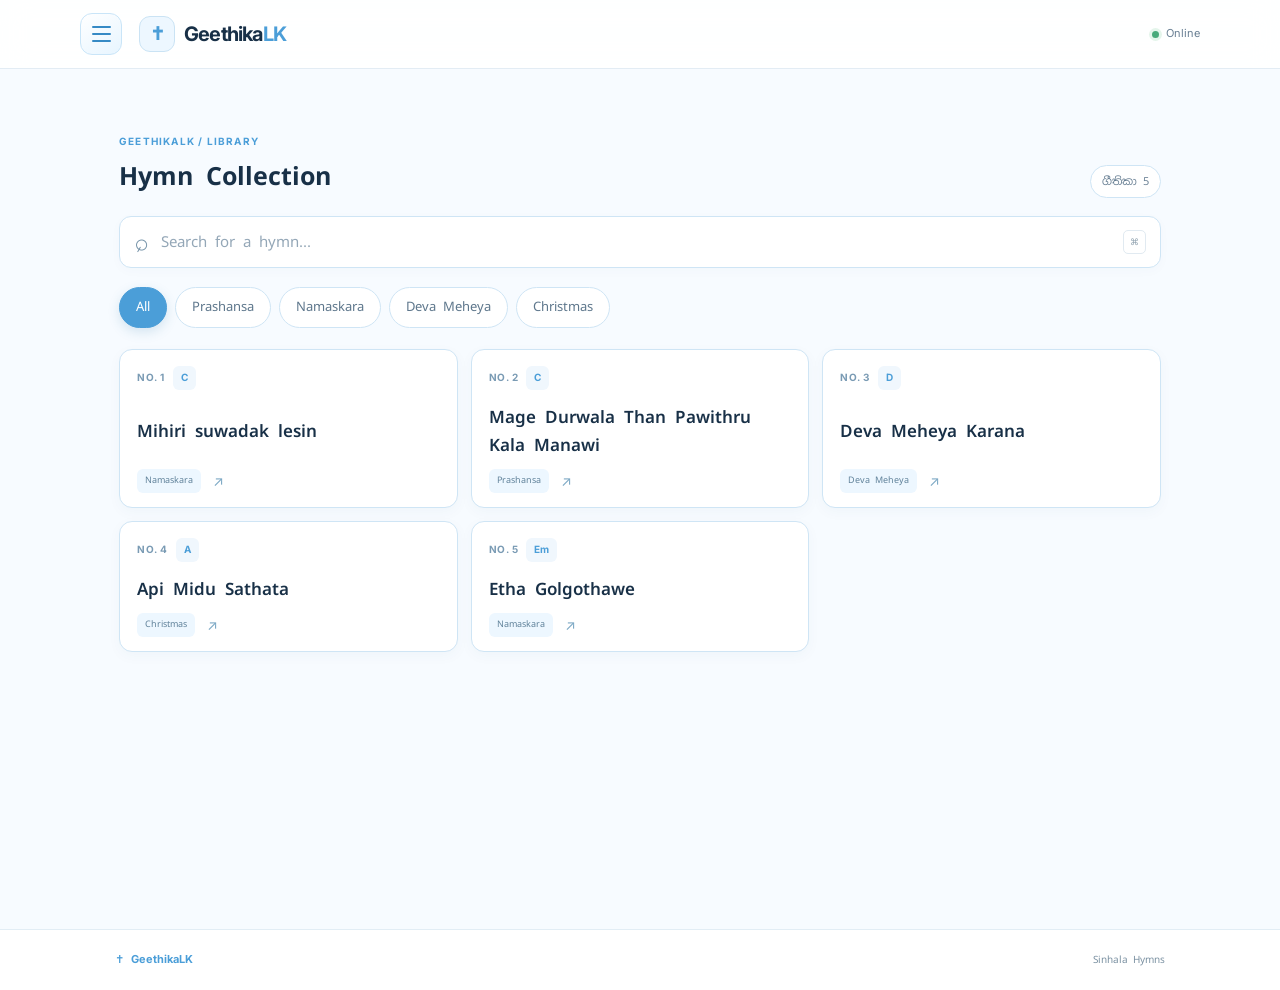
==== commit 6a42a2dd: "Update index.html" ====
--- a/index.html
+++ b/index.html
@@ -1,18 +1,27 @@
 <!doctype html>
-<html lang="si">
+<html lang="en">
 <head>
   <meta charset="utf-8">
   <meta name="viewport" content="width=device-width, initial-scale=1">
   <meta name="theme-color" content="#b9e2ff">
-  <meta name="description" content="GeethikaLK — සිංහල ගීතිකා, Chords, ප්‍රියතම ගීතිකා සහ Offline පහසුකම්.">
-  <title>GeethikaLK — සිංහල ගීතිකා</title>
+
+  <meta
+    name="description"
+    content="GeethikaLK — Sinhala Hymns, Lyrics, Chords, Favourites and Offline Access."
+  >
+
+  <title>GeethikaLK — Sinhala Hymns</title>
 
   <link rel="icon" href="./icon.svg" type="image/svg+xml">
   <link rel="manifest" href="./manifest.json">
 
   <link rel="preconnect" href="https://fonts.googleapis.com">
   <link rel="preconnect" href="https://fonts.gstatic.com" crossorigin>
-  <link href="https://fonts.googleapis.com/css2?family=Noto+Sans+Sinhala:wght@400;500;600;700&family=Inter:wght@400;500;600;700&display=swap" rel="stylesheet">
+
+  <link
+    href="https://fonts.googleapis.com/css2?family=Noto+Sans+Sinhala:wght@400;500;600;700&family=Inter:wght@400;500;600;700&display=swap"
+    rel="stylesheet"
+  >
 
   <link rel="stylesheet" href="./styles.css">
 </head>
@@ -46,11 +55,11 @@
           <i></i>
           <span>Online</span>
         </span>
-
       </div>
 
     </div>
   </header>
+
 
   <!-- SIDEBAR OVERLAY -->
   <div
@@ -58,6 +67,7 @@
     id="sidebar-overlay"
     hidden
   ></div>
+
 
   <!-- SIDEBAR -->
   <aside
@@ -75,7 +85,7 @@
 
         <span>
           <strong>GeethikaLK</strong>
-          <small>සිංහල ගීතිකා</small>
+          <small>Sinhala Hymns</small>
         </span>
       </a>
 
@@ -90,7 +100,9 @@
 
     </div>
 
- 
+
+    <nav class="sidebar-nav" aria-label="Main menu">
+
       <p class="sidebar-label">LIBRARY</p>
 
       <button
@@ -113,6 +125,7 @@
         <span class="sidebar-item-arrow" aria-hidden="true">›</span>
       </button>
 
+
       <p class="sidebar-label">PERSONALIZE</p>
 
       <button
@@ -134,6 +147,7 @@
         <span>About Us</span>
         <span class="sidebar-item-arrow" aria-hidden="true">›</span>
       </button>
+
 
       <p class="sidebar-label">GET IN TOUCH</p>
 
@@ -159,14 +173,18 @@
 
     </nav>
 
+
     <div class="sidebar-footer">
       <span class="sidebar-footer-cross" aria-hidden="true">✝</span>
       <p>GeethikaLK</p>
-      <small>සිංහල ගීතිකා</small>
-      <small class="sidebar-version">Founder & Developer - Emal Kumarasiri</small>
+      <small>Sinhala Hymns</small>
+      <small class="sidebar-version">
+        Founder &amp; Developer — Emal Kumarasiri
+      </small>
     </div>
 
   </aside>
+
 
   <!-- SETTINGS DIALOG -->
   <dialog class="app-dialog" id="settings-dialog">
@@ -174,7 +192,7 @@
     <div class="dialog-header">
       <div>
         <span class="dialog-eyebrow">PERSONALIZE</span>
-        <h2 id="settings-title">⚙️ Settings</h2>
+        <h2 id="settings-title">Settings</h2>
       </div>
 
       <button
@@ -185,12 +203,12 @@
       >✕</button>
     </div>
 
+
     <div class="dialog-content">
 
       <div class="settings-option">
         <div class="settings-option-text">
           <strong>Dark Mode</strong>
-          
         </div>
 
         <label class="switch-control">
@@ -199,13 +217,14 @@
         </label>
       </div>
 
+
       <div class="settings-option">
         <div class="settings-option-text">
           <strong>Lyrics Font Size</strong>
-          
         </div>
 
         <div class="font-size-controls">
+
           <button
             type="button"
             id="settings-font-down"
@@ -217,18 +236,25 @@
             id="settings-font-up"
             aria-label="Increase lyrics font size"
           >A+</button>
-        </div>
-      </div>
-
-    </div>
+
+        </div>
+      </div>
+
+    </div>
+
 
     <div class="dialog-actions">
-      <button class="dialog-primary" type="button" data-close-dialog>
+      <button
+        class="dialog-primary"
+        type="button"
+        data-close-dialog
+      >
         Done
       </button>
     </div>
 
   </dialog>
+
 
   <!-- ABOUT DIALOG -->
   <dialog class="app-dialog about-dialog" id="about-dialog">
@@ -247,13 +273,17 @@
       >✕</button>
     </div>
 
+
     <div class="about-content">
 
       <div class="about-app-icon" aria-hidden="true">✝</div>
 
       <h3>GeethikaLK</h3>
+
       <p class="about-description">
-        GeethikaLK is a simple, fast and offline-ready app for Sri Lankan Christian Geethika. Search by number or title, view chords above lyrics, and instantly transpose keys to match your worship team. Built for worship, not for ads.
+        GeethikaLK is an app for discovering Sinhala Christian hymns,
+        lyrics and chords. Search for hymns, adjust keys and save your
+        favourite hymns for quick access.
       </p>
 
       <div class="about-divider"></div>
@@ -272,18 +302,24 @@
 
       <div class="about-detail">
         <span>App</span>
-        <strong>©GeethikaLK</strong>
-      </div>
-
-    </div>
+        <strong>GeethikaLK</strong>
+      </div>
+
+    </div>
+
 
     <div class="dialog-actions">
-      <button class="dialog-primary" type="button" data-close-dialog>
+      <button
+        class="dialog-primary"
+        type="button"
+        data-close-dialog
+      >
         Close
       </button>
     </div>
 
   </dialog>
+
 
   <!-- MAIN CONTENT -->
   <main class="app-shell">
@@ -292,7 +328,6 @@
     <section
       class="home-view"
       id="home-view"
-      aria-labelledby="home-title"
     >
 
       <div class="catalog-section">
@@ -306,58 +341,80 @@
           <span class="song-count" id="song-count">0 Hymns</span>
         </div>
 
+
+        <!-- SEARCH -->
         <label class="search-wrap" for="song-search">
+
           <span class="search-icon" aria-hidden="true">⌕</span>
 
           <input
             id="song-search"
             type="search"
-            placeholder="Search for a hymn…"
+            placeholder="Search for a hymn..."
             autocomplete="off"
           >
 
           <kbd>⌘</kbd>
+
         </label>
 
+
+        <!-- CATEGORIES -->
         <div
           class="category-bar"
           id="category-bar"
           role="group"
-          aria-label="Hymn Category"
+          aria-label="Hymn Categories"
         ></div>
 
+
+        <!-- SONG GRID -->
         <div
           class="song-grid"
           id="song-grid"
           aria-live="polite"
         ></div>
 
+
+        <!-- EMPTY STATE -->
         <div class="empty-state" id="empty-state" hidden>
+
           <span aria-hidden="true">✝</span>
+
           <h3>No Hymns Found</h3>
-          <p>Try searching again with a different word or category.</p>
+
+          <p>
+            Try searching with a different word or category.
+          </p>
+
         </div>
 
       </div>
 
     </section>
+
 
     <!-- INDIVIDUAL SONG VIEW -->
     <section
       class="song-view"
       id="song-view"
-      aria-labelledby="song-title"
       hidden
     >
 
-      <button class="back-button" id="back-button" type="button">
+      <button
+        class="back-button"
+        id="back-button"
+        type="button"
+      >
         <span aria-hidden="true">←</span>
         Hymn Collection
       </button>
 
+
       <div class="song-heading">
 
         <div>
+
           <div class="song-meta-line">
             <span class="song-number" id="view-number"></span>
             <span class="meta-separator">/</span>
@@ -365,23 +422,32 @@
           </div>
 
           <h1 id="song-title"></h1>
+
           <p class="original-key" id="original-key"></p>
+
         </div>
 
         <span class="song-cross" aria-hidden="true">✝</span>
 
       </div>
 
-      <div class="song-toolbar" role="toolbar" aria-label="Hymn Controls">
+
+      <!-- SONG CONTROLS -->
+      <div
+        class="song-toolbar"
+        role="toolbar"
+        aria-label="Hymn Controls"
+      >
 
         <div class="tool-group transpose-group">
+
           <span class="tool-caption">Key</span>
 
           <button
             class="tool-button"
             id="transpose-down"
             type="button"
-            aria-label="Key අඩු කරන්න"
+            aria-label="Decrease key"
           >−</button>
 
           <span class="current-key" id="current-key">Key: G</span>
@@ -390,27 +456,32 @@
             class="tool-button"
             id="transpose-up"
             type="button"
-            aria-label="Key වැඩි කරන්න"
+            aria-label="Increase key"
           >+</button>
-        </div>
+
+        </div>
+
 
         <div class="tool-group font-group">
+
           <span class="tool-caption">Font Size</span>
 
           <button
             class="tool-button"
             id="font-down"
             type="button"
-            aria-label="Font Size කුඩා කරන්න"
+            aria-label="Decrease font size"
           >A−</button>
 
           <button
             class="tool-button"
             id="font-up"
             type="button"
-            aria-label="Font Size විශාල කරන්න"
+            aria-label="Increase font size"
           >A+</button>
-        </div>
+
+        </div>
+
 
         <button
           class="tool-button scroll-button"
@@ -421,6 +492,7 @@
           <span aria-hidden="true">▶</span>
           <span>AutoScroll</span>
         </button>
+
 
         <button
           class="tool-button favourite-button"
@@ -436,6 +508,7 @@
       </div>
 
 
+      <!-- LYRICS -->
       <article class="lyrics-card">
 
         <div class="lyrics-topline">
@@ -451,6 +524,7 @@
 
       </article>
 
+
       <div class="song-bottom-note">
         <span class="note-cross" aria-hidden="true">✝</span>
         <span>Let Us Worship Through Music</span>
@@ -461,6 +535,7 @@
 
   </main>
 
+
   <!-- FOOTER -->
   <footer class="site-footer">
 
@@ -471,15 +546,15 @@
         GeethikaLK
       </span>
 
-      <span>සිංහල ගීතිකා</span>
-
-     
+      <span>Sinhala Hymns</span>
 
     </div>
 
   </footer>
 
+
+  <!-- JAVASCRIPT -->
   <script src="./app.js" defer></script>
 
 </body>
-</html>
+</html>
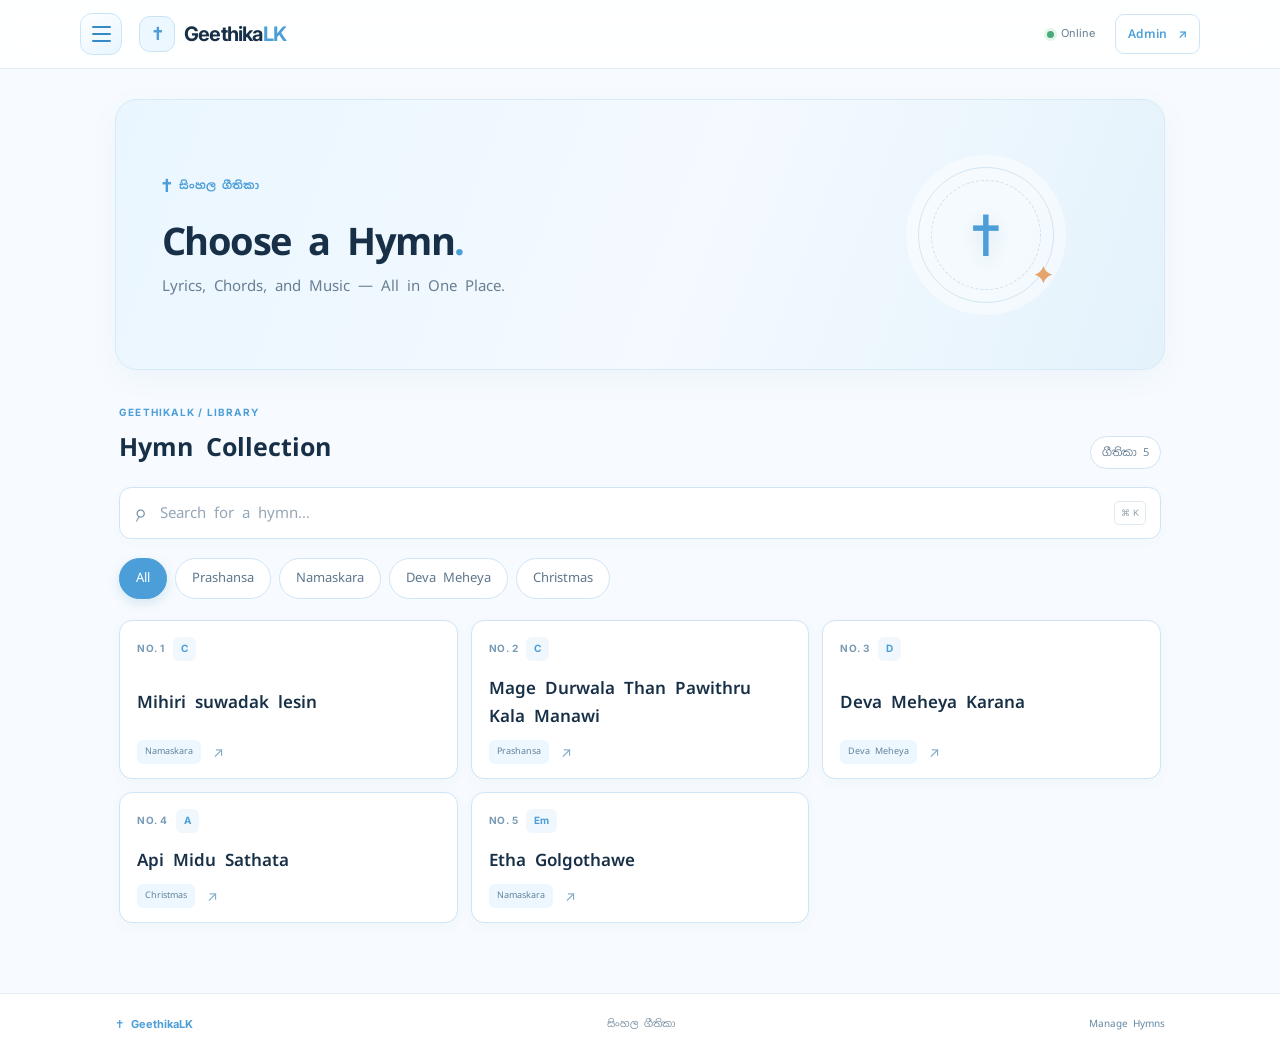
==== commit c4e6f995: "Update index.html" ====
--- a/index.html
+++ b/index.html
@@ -1,27 +1,18 @@
 <!doctype html>
-<html lang="en">
+<html lang="si">
 <head>
   <meta charset="utf-8">
   <meta name="viewport" content="width=device-width, initial-scale=1">
   <meta name="theme-color" content="#b9e2ff">
-
-  <meta
-    name="description"
-    content="GeethikaLK — Sinhala Hymns, Lyrics, Chords, Favourites and Offline Access."
-  >
-
-  <title>GeethikaLK — Sinhala Hymns</title>
+  <meta name="description" content="GeethikaLK — සිංහල ගීතිකා, Chords, ප්‍රියතම ගීතිකා සහ Offline පහසුකම්.">
+  <title>GeethikaLK — සිංහල ගීතිකා</title>
 
   <link rel="icon" href="./icon.svg" type="image/svg+xml">
   <link rel="manifest" href="./manifest.json">
 
   <link rel="preconnect" href="https://fonts.googleapis.com">
   <link rel="preconnect" href="https://fonts.gstatic.com" crossorigin>
-
-  <link
-    href="https://fonts.googleapis.com/css2?family=Noto+Sans+Sinhala:wght@400;500;600;700&family=Inter:wght@400;500;600;700&display=swap"
-    rel="stylesheet"
-  >
+  <link href="https://fonts.googleapis.com/css2?family=Noto+Sans+Sinhala:wght@400;500;600;700&family=Inter:wght@400;500;600;700&display=swap" rel="stylesheet">
 
   <link rel="stylesheet" href="./styles.css">
 </head>
@@ -55,11 +46,14 @@
           <i></i>
           <span>Online</span>
         </span>
+
+        <a class="admin-link" href="./admin.html">
+          Admin <span aria-hidden="true">↗</span>
+        </a>
       </div>
 
     </div>
   </header>
-
 
   <!-- SIDEBAR OVERLAY -->
   <div
@@ -67,7 +61,6 @@
     id="sidebar-overlay"
     hidden
   ></div>
-
 
   <!-- SIDEBAR -->
   <aside
@@ -85,7 +78,7 @@
 
         <span>
           <strong>GeethikaLK</strong>
-          <small>Sinhala Hymns</small>
+          <small>සිංහල ගීතිකා</small>
         </span>
       </a>
 
@@ -100,8 +93,13 @@
 
     </div>
 
-
-    <nav class="sidebar-nav" aria-label="Main menu">
+    <div class="sidebar-welcome">
+      <span class="sidebar-welcome-icon" aria-hidden="true">🎵</span>
+      <h2>ආයුබෝවන්!</h2>
+      <p>ඔබේ ප්‍රියතම ගීතිකා සොයාගන්න.</p>
+    </div>
+
+    <nav class="sidebar-nav" aria-label="App menu">
 
       <p class="sidebar-label">LIBRARY</p>
 
@@ -125,7 +123,6 @@
         <span class="sidebar-item-arrow" aria-hidden="true">›</span>
       </button>
 
-
       <p class="sidebar-label">PERSONALIZE</p>
 
       <button
@@ -147,7 +144,6 @@
         <span>About Us</span>
         <span class="sidebar-item-arrow" aria-hidden="true">›</span>
       </button>
-
 
       <p class="sidebar-label">GET IN TOUCH</p>
 
@@ -173,18 +169,14 @@
 
     </nav>
 
-
     <div class="sidebar-footer">
       <span class="sidebar-footer-cross" aria-hidden="true">✝</span>
       <p>GeethikaLK</p>
-      <small>Sinhala Hymns</small>
-      <small class="sidebar-version">
-        Founder &amp; Developer — Emal Kumarasiri
-      </small>
+      <small>සිංහල ගීතිකා</small>
+      <small class="sidebar-version">Made with care by Emal kumarasiri</small>
     </div>
 
   </aside>
-
 
   <!-- SETTINGS DIALOG -->
   <dialog class="app-dialog" id="settings-dialog">
@@ -192,7 +184,7 @@
     <div class="dialog-header">
       <div>
         <span class="dialog-eyebrow">PERSONALIZE</span>
-        <h2 id="settings-title">Settings</h2>
+        <h2 id="settings-title">⚙️ Settings</h2>
       </div>
 
       <button
@@ -203,12 +195,12 @@
       >✕</button>
     </div>
 
-
     <div class="dialog-content">
 
       <div class="settings-option">
         <div class="settings-option-text">
           <strong>Dark Mode</strong>
+          <p>අඳුරු පෙනුම භාවිතා කරන්න.</p>
         </div>
 
         <label class="switch-control">
@@ -217,14 +209,13 @@
         </label>
       </div>
 
-
       <div class="settings-option">
         <div class="settings-option-text">
           <strong>Lyrics Font Size</strong>
+          <p>ගීතිකාවල අකුරු ප්‍රමාණය වෙනස් කරන්න.</p>
         </div>
 
         <div class="font-size-controls">
-
           <button
             type="button"
             id="settings-font-down"
@@ -236,25 +227,22 @@
             id="settings-font-up"
             aria-label="Increase lyrics font size"
           >A+</button>
-
-        </div>
-      </div>
-
-    </div>
-
+        </div>
+      </div>
+
+      <p class="settings-note">
+        ඔබට පහසු ආකාරයට යෙදුම සකස් කරගන්න.
+      </p>
+
+    </div>
 
     <div class="dialog-actions">
-      <button
-        class="dialog-primary"
-        type="button"
-        data-close-dialog
-      >
+      <button class="dialog-primary" type="button" data-close-dialog>
         Done
       </button>
     </div>
 
   </dialog>
-
 
   <!-- ABOUT DIALOG -->
   <dialog class="app-dialog about-dialog" id="about-dialog">
@@ -273,17 +261,16 @@
       >✕</button>
     </div>
 
-
     <div class="about-content">
 
       <div class="about-app-icon" aria-hidden="true">✝</div>
 
       <h3>GeethikaLK</h3>
+      <p class="about-sinhala-title">සිංහල ගීතිකා</p>
 
       <p class="about-description">
-        GeethikaLK is an app for discovering Sinhala Christian hymns,
-        lyrics and chords. Search for hymns, adjust keys and save your
-        favourite hymns for quick access.
+        සිංහල ගීතිකා පහසුවෙන් සොයාගැනීමට, කියවීමට සහ
+        ප්‍රියතම ගීතිකා සුරැකීමට නිර්මාණය කළ යෙදුමකි.
       </p>
 
       <div class="about-divider"></div>
@@ -307,19 +294,13 @@
 
     </div>
 
-
     <div class="dialog-actions">
-      <button
-        class="dialog-primary"
-        type="button"
-        data-close-dialog
-      >
+      <button class="dialog-primary" type="button" data-close-dialog>
         Close
       </button>
     </div>
 
   </dialog>
-
 
   <!-- MAIN CONTENT -->
   <main class="app-shell">
@@ -328,7 +309,34 @@
     <section
       class="home-view"
       id="home-view"
+      aria-labelledby="home-title"
     >
+
+      <div class="hero-banner">
+
+        <div class="hero-copy">
+          <p class="eyebrow">
+            <span class="eyebrow-cross" aria-hidden="true">✝</span>
+            සිංහල ගීතිකා
+          </p>
+
+          <h1 id="home-title">
+            Choose a Hymn<span class="hero-dot">.</span>
+          </h1>
+
+          <p class="hero-subtitle">
+            Lyrics, Chords, and Music — All in One Place.
+          </p>
+        </div>
+
+        <div class="hero-emblem" aria-hidden="true">
+          <span class="emblem-ring ring-one"></span>
+          <span class="emblem-ring ring-two"></span>
+          <span class="emblem-cross">✝</span>
+          <span class="emblem-rays">✦</span>
+        </div>
+
+      </div>
 
       <div class="catalog-section">
 
@@ -341,80 +349,58 @@
           <span class="song-count" id="song-count">0 Hymns</span>
         </div>
 
-
-        <!-- SEARCH -->
         <label class="search-wrap" for="song-search">
-
           <span class="search-icon" aria-hidden="true">⌕</span>
 
           <input
             id="song-search"
             type="search"
-            placeholder="Search for a hymn..."
+            placeholder="Search for a hymn…"
             autocomplete="off"
           >
 
-          <kbd>⌘</kbd>
-
+          <kbd>⌘ K</kbd>
         </label>
 
-
-        <!-- CATEGORIES -->
         <div
           class="category-bar"
           id="category-bar"
           role="group"
-          aria-label="Hymn Categories"
+          aria-label="Hymn Category"
         ></div>
 
-
-        <!-- SONG GRID -->
         <div
           class="song-grid"
           id="song-grid"
           aria-live="polite"
         ></div>
 
-
-        <!-- EMPTY STATE -->
         <div class="empty-state" id="empty-state" hidden>
-
           <span aria-hidden="true">✝</span>
-
           <h3>No Hymns Found</h3>
-
-          <p>
-            Try searching with a different word or category.
-          </p>
-
+          <p>Try searching again with a different word or category.</p>
         </div>
 
       </div>
 
     </section>
-
 
     <!-- INDIVIDUAL SONG VIEW -->
     <section
       class="song-view"
       id="song-view"
+      aria-labelledby="song-title"
       hidden
     >
 
-      <button
-        class="back-button"
-        id="back-button"
-        type="button"
-      >
+      <button class="back-button" id="back-button" type="button">
         <span aria-hidden="true">←</span>
         Hymn Collection
       </button>
 
-
       <div class="song-heading">
 
         <div>
-
           <div class="song-meta-line">
             <span class="song-number" id="view-number"></span>
             <span class="meta-separator">/</span>
@@ -422,32 +408,23 @@
           </div>
 
           <h1 id="song-title"></h1>
-
           <p class="original-key" id="original-key"></p>
-
         </div>
 
         <span class="song-cross" aria-hidden="true">✝</span>
 
       </div>
 
-
-      <!-- SONG CONTROLS -->
-      <div
-        class="song-toolbar"
-        role="toolbar"
-        aria-label="Hymn Controls"
-      >
+      <div class="song-toolbar" role="toolbar" aria-label="Hymn Controls">
 
         <div class="tool-group transpose-group">
-
           <span class="tool-caption">Key</span>
 
           <button
             class="tool-button"
             id="transpose-down"
             type="button"
-            aria-label="Decrease key"
+            aria-label="Key අඩු කරන්න"
           >−</button>
 
           <span class="current-key" id="current-key">Key: G</span>
@@ -456,32 +433,27 @@
             class="tool-button"
             id="transpose-up"
             type="button"
-            aria-label="Increase key"
+            aria-label="Key වැඩි කරන්න"
           >+</button>
-
-        </div>
-
+        </div>
 
         <div class="tool-group font-group">
-
           <span class="tool-caption">Font Size</span>
 
           <button
             class="tool-button"
             id="font-down"
             type="button"
-            aria-label="Decrease font size"
+            aria-label="Font Size කුඩා කරන්න"
           >A−</button>
 
           <button
             class="tool-button"
             id="font-up"
             type="button"
-            aria-label="Increase font size"
+            aria-label="Font Size විශාල කරන්න"
           >A+</button>
-
-        </div>
-
+        </div>
 
         <button
           class="tool-button scroll-button"
@@ -492,7 +464,6 @@
           <span aria-hidden="true">▶</span>
           <span>AutoScroll</span>
         </button>
-
 
         <button
           class="tool-button favourite-button"
@@ -507,13 +478,17 @@
 
       </div>
 
-
-      <!-- LYRICS -->
+      <div class="sample-notice" id="sample-notice" hidden>
+        <span aria-hidden="true">ⓘ</span>
+        This is sample text showing the chord format. Update the lyrics
+        you are authorized to use through the Admin panel.
+      </div>
+
       <article class="lyrics-card">
 
         <div class="lyrics-topline">
           <span>Lyrics and Chords</span>
-          <span class="lyrics-hint">Chords are shown in blue</span>
+          <span class="lyrics-hint">Chords are shown in orange</span>
         </div>
 
         <div
@@ -524,7 +499,6 @@
 
       </article>
 
-
       <div class="song-bottom-note">
         <span class="note-cross" aria-hidden="true">✝</span>
         <span>Let Us Worship Through Music</span>
@@ -535,7 +509,6 @@
 
   </main>
 
-
   <!-- FOOTER -->
   <footer class="site-footer">
 
@@ -546,14 +519,14 @@
         GeethikaLK
       </span>
 
-      <span>Sinhala Hymns</span>
+      <span>සිංහල ගීතිකා</span>
+
+      <a href="./admin.html">Manage Hymns</a>
 
     </div>
 
   </footer>
 
-
-  <!-- JAVASCRIPT -->
   <script src="./app.js" defer></script>
 
 </body>
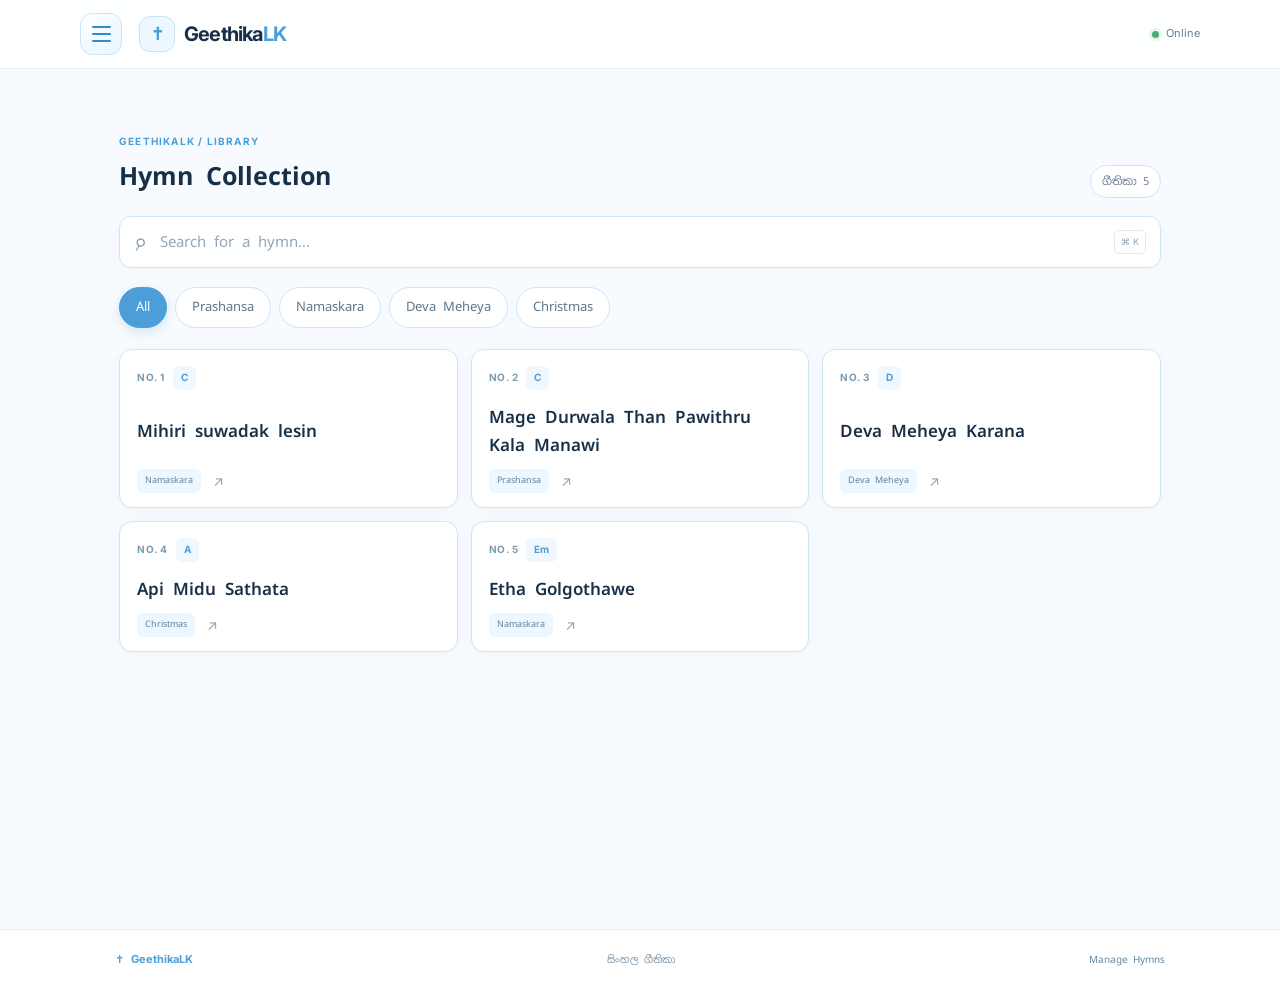
==== commit 55e253f5: "Update index.html" ====
--- a/index.html
+++ b/index.html
@@ -46,10 +46,6 @@
           <i></i>
           <span>Online</span>
         </span>
-
-        <a class="admin-link" href="./admin.html">
-          Admin <span aria-hidden="true">↗</span>
-        </a>
       </div>
 
     </div>
@@ -93,12 +89,6 @@
 
     </div>
 
-    <div class="sidebar-welcome">
-      <span class="sidebar-welcome-icon" aria-hidden="true">🎵</span>
-      <h2>ආයුබෝවන්!</h2>
-      <p>ඔබේ ප්‍රියතම ගීතිකා සොයාගන්න.</p>
-    </div>
-
     <nav class="sidebar-nav" aria-label="App menu">
 
       <p class="sidebar-label">LIBRARY</p>
@@ -173,7 +163,7 @@
       <span class="sidebar-footer-cross" aria-hidden="true">✝</span>
       <p>GeethikaLK</p>
       <small>සිංහල ගීතිකා</small>
-      <small class="sidebar-version">Made with care by Emal kumarasiri</small>
+      <small class="sidebar-version">Founder & Developer - Emal Kumarasiri</small>
     </div>
 
   </aside>
@@ -200,7 +190,6 @@
       <div class="settings-option">
         <div class="settings-option-text">
           <strong>Dark Mode</strong>
-          <p>අඳුරු පෙනුම භාවිතා කරන්න.</p>
         </div>
 
         <label class="switch-control">
@@ -212,7 +201,7 @@
       <div class="settings-option">
         <div class="settings-option-text">
           <strong>Lyrics Font Size</strong>
-          <p>ගීතිකාවල අකුරු ප්‍රමාණය වෙනස් කරන්න.</p>
+         
         </div>
 
         <div class="font-size-controls">
@@ -230,9 +219,7 @@
         </div>
       </div>
 
-      <p class="settings-note">
-        ඔබට පහසු ආකාරයට යෙදුම සකස් කරගන්න.
-      </p>
+     
 
     </div>
 
@@ -268,9 +255,8 @@
       <h3>GeethikaLK</h3>
       <p class="about-sinhala-title">සිංහල ගීතිකා</p>
 
-      <p class="about-description">
-        සිංහල ගීතිකා පහසුවෙන් සොයාගැනීමට, කියවීමට සහ
-        ප්‍රියතම ගීතිකා සුරැකීමට නිර්මාණය කළ යෙදුමකි.
+      <p class="about-description">GeethikaLK is a simple, fast and offline-ready app for Sri Lankan Christian Geethika. Search by number or title, view chords above lyrics, and instantly transpose keys to match your worship team. Built for worship, not for ads
+      
       </p>
 
       <div class="about-divider"></div>
@@ -311,32 +297,6 @@
       id="home-view"
       aria-labelledby="home-title"
     >
-
-      <div class="hero-banner">
-
-        <div class="hero-copy">
-          <p class="eyebrow">
-            <span class="eyebrow-cross" aria-hidden="true">✝</span>
-            සිංහල ගීතිකා
-          </p>
-
-          <h1 id="home-title">
-            Choose a Hymn<span class="hero-dot">.</span>
-          </h1>
-
-          <p class="hero-subtitle">
-            Lyrics, Chords, and Music — All in One Place.
-          </p>
-        </div>
-
-        <div class="hero-emblem" aria-hidden="true">
-          <span class="emblem-ring ring-one"></span>
-          <span class="emblem-ring ring-two"></span>
-          <span class="emblem-cross">✝</span>
-          <span class="emblem-rays">✦</span>
-        </div>
-
-      </div>
 
       <div class="catalog-section">
 
@@ -530,4 +490,4 @@
   <script src="./app.js" defer></script>
 
 </body>
-</html>+</html>
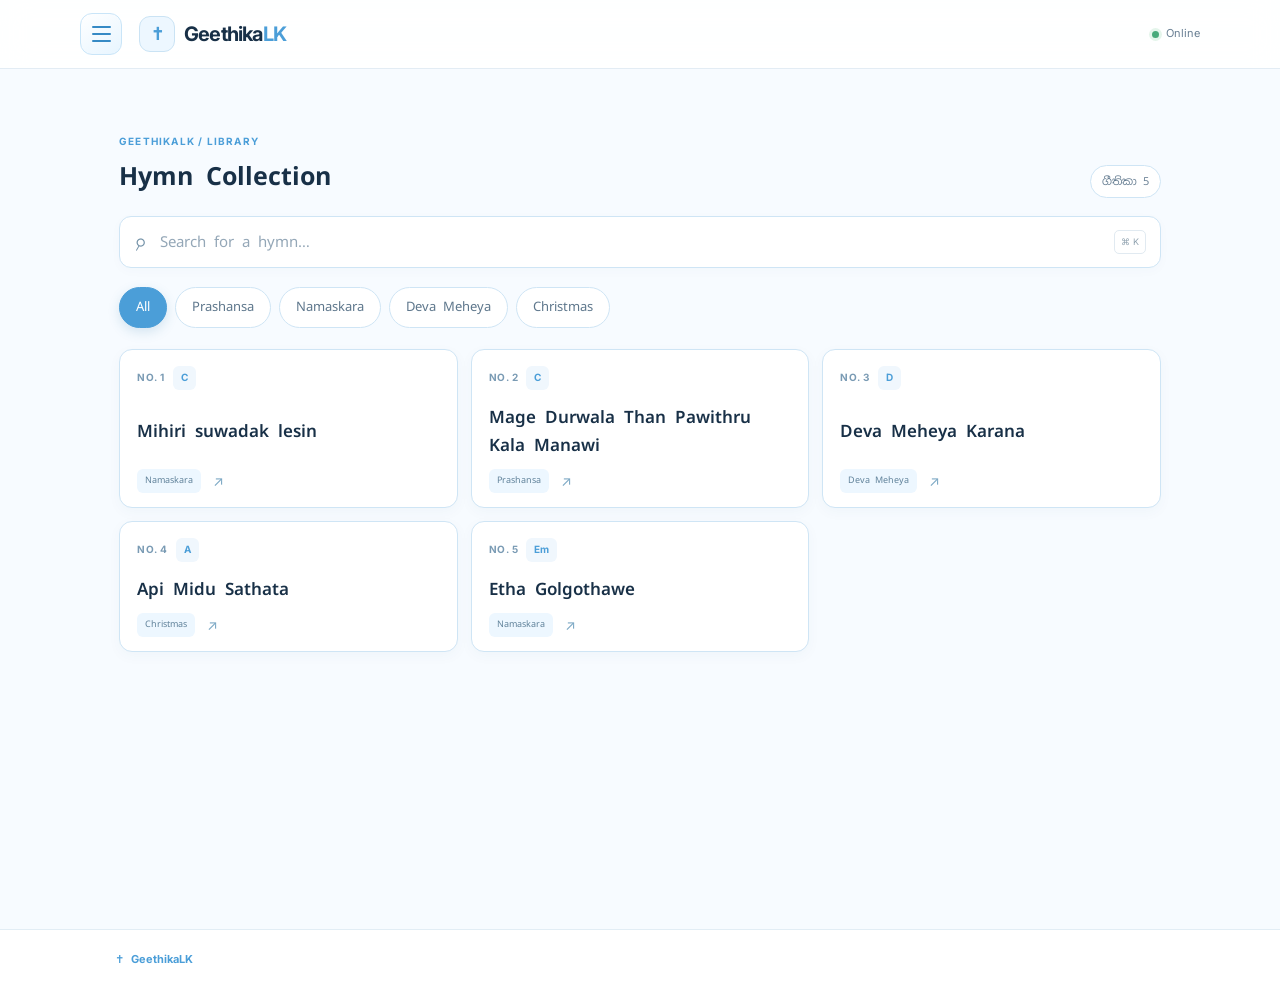
==== commit ae579c6f: "Update index.html" ====
--- a/index.html
+++ b/index.html
@@ -74,7 +74,7 @@
 
         <span>
           <strong>GeethikaLK</strong>
-          <small>සිංහල ගීතිකා</small>
+          
         </span>
       </a>
 
@@ -162,7 +162,7 @@
     <div class="sidebar-footer">
       <span class="sidebar-footer-cross" aria-hidden="true">✝</span>
       <p>GeethikaLK</p>
-      <small>සිංහල ගීතිකා</small>
+      
       <small class="sidebar-version">Founder & Developer - Emal Kumarasiri</small>
     </div>
 
@@ -439,16 +439,15 @@
       </div>
 
       <div class="sample-notice" id="sample-notice" hidden>
-        <span aria-hidden="true">ⓘ</span>
-        This is sample text showing the chord format. Update the lyrics
-        you are authorized to use through the Admin panel.
+     
+        
       </div>
 
       <article class="lyrics-card">
 
         <div class="lyrics-topline">
           <span>Lyrics and Chords</span>
-          <span class="lyrics-hint">Chords are shown in orange</span>
+          <span class="lyrics-hint">Chords are shown in blue</span>
         </div>
 
         <div
@@ -479,10 +478,8 @@
         GeethikaLK
       </span>
 
-      <span>සිංහල ගීතිකා</span>
-
-      <a href="./admin.html">Manage Hymns</a>
-
+     
+      
     </div>
 
   </footer>
